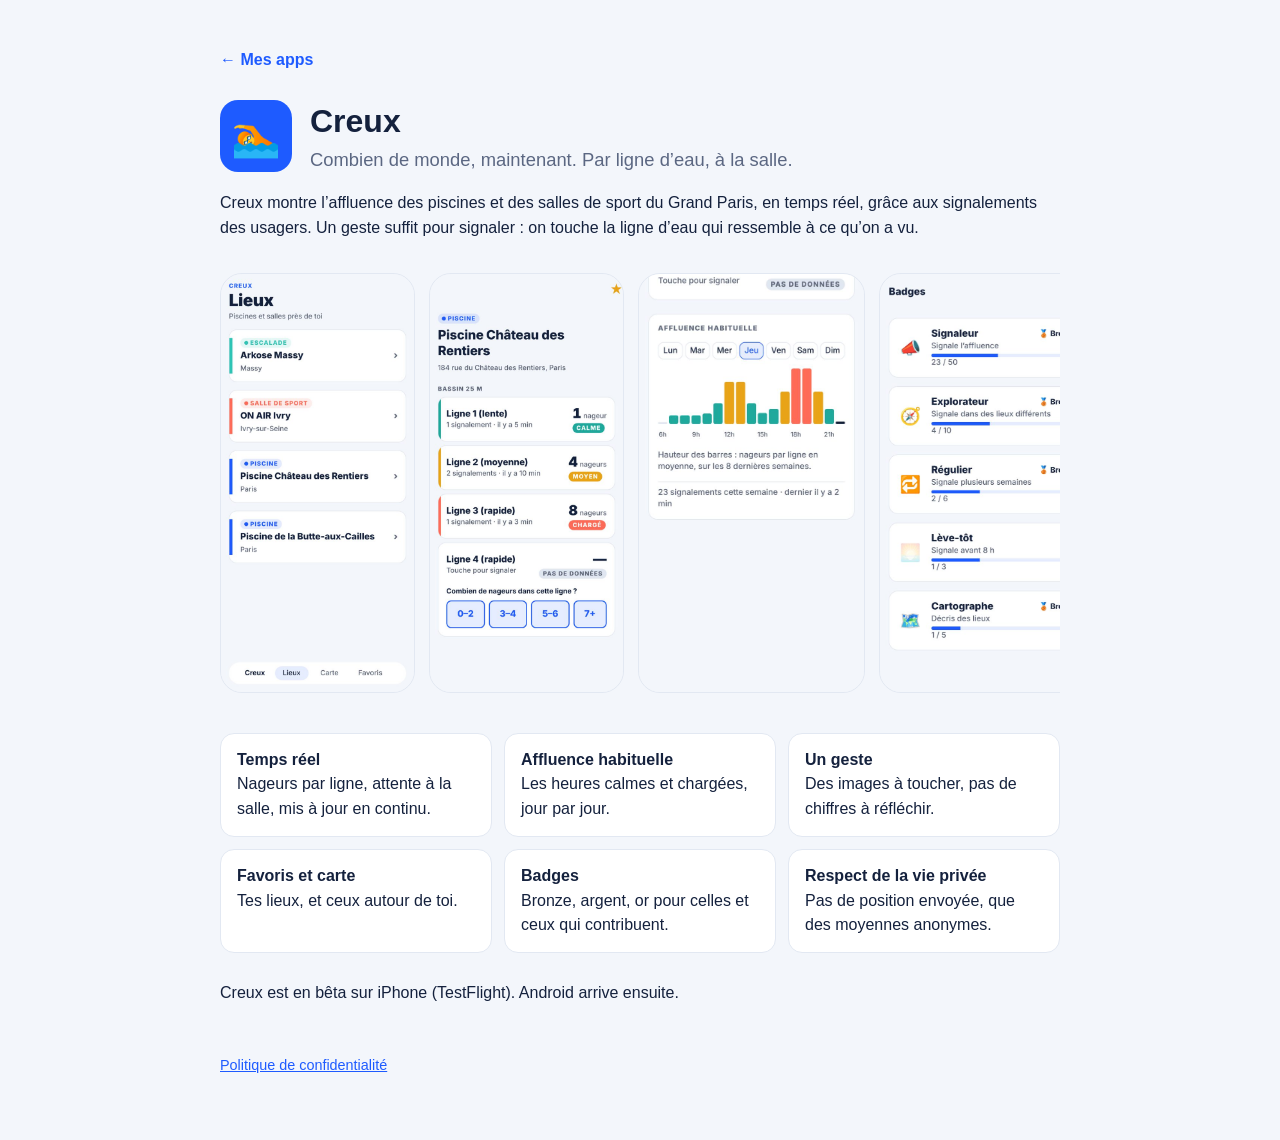
==== creux/index.html @ bb90945b "Site v1: apps gallery, Creux page and privacy policy Co-Authored-By: Claude Opus 5.5 <noreply@anthro" ====
<!DOCTYPE html>
<html lang="fr">
<head>
<meta charset="utf-8">
<meta name="viewport" content="width=device-width, initial-scale=1">
<title>Creux — l’affluence des piscines et salles de sport</title>
<meta name="description" content="Combien de monde, maintenant, par ligne d’eau et à la salle : les signalements des usagers en temps réel.">
<link rel="stylesheet" href="../style.css">
</head>
<body>
<main class="wrap">
  <a class="back" href="../">← Mes apps</a>
  <div class="hero">
    <div class="icon">🏊</div>
    <div>
      <h1 style="margin:0">Creux</h1>
      <p class="lead" style="margin:0">Combien de monde, maintenant. Par ligne d’eau, à la salle.</p>
    </div>
  </div>

  <p>Creux montre l’affluence des piscines et des salles de sport du Grand Paris, en temps réel,
  grâce aux signalements des usagers. Un geste suffit pour signaler : on touche la ligne d’eau qui
  ressemble à ce qu’on a vu.</p>

  <div class="shots">
    <img src="img/lieux.jpg" alt="Liste des lieux avec recherche et filtres">
    <img src="img/piscine.jpg" alt="Page d’une piscine, bassin par bassin">
    <img src="img/stats.jpg" alt="Affluence habituelle par heure">
    <img src="img/badges.jpg" alt="Badges bronze, argent, or">
  </div>

  <ul class="features">
    <li><b>Temps réel</b>Nageurs par ligne, attente à la salle, mis à jour en continu.</li>
    <li><b>Affluence habituelle</b>Les heures calmes et chargées, jour par jour.</li>
    <li><b>Un geste</b>Des images à toucher, pas de chiffres à réfléchir.</li>
    <li><b>Favoris et carte</b>Tes lieux, et ceux autour de toi.</li>
    <li><b>Badges</b>Bronze, argent, or pour celles et ceux qui contribuent.</li>
    <li><b>Respect de la vie privée</b>Pas de position envoyée, que des moyennes anonymes.</li>
  </ul>

  <p style="margin-top:28px">Creux est en bêta sur iPhone (TestFlight). Android arrive ensuite.</p>

  <footer>
    <a href="confidentialite/">Politique de confidentialité</a>
  </footer>
</main>
</body>
</html>
---- style.css ----
:root{--bg:#F3F6FB;--card:#fff;--text:#14213D;--muted:#5B6782;--blue:#1E5BFF;--aqua:#1FA89C;--line:#E2E8F2}
@media (prefers-color-scheme:dark){:root{--bg:#0B1220;--card:#141C2E;--text:#E8EDF7;--muted:#9AA5BD;--blue:#4D7DFF;--line:#24304A}}
*{box-sizing:border-box}
body{margin:0;font-family:-apple-system,BlinkMacSystemFont,"Inter","Segoe UI",Roboto,sans-serif;background:var(--bg);color:var(--text);line-height:1.55}
a{color:var(--blue)}
.wrap{max-width:880px;margin:0 auto;padding:48px 20px 64px}
header h1{font-size:2.2rem;margin:0 0 6px;letter-spacing:-.02em}
header p{color:var(--muted);margin:0}
.grid{display:grid;grid-template-columns:repeat(auto-fill,minmax(250px,1fr));gap:16px;margin-top:32px}
.card{display:block;background:var(--card);border:1px solid var(--line);border-radius:18px;padding:20px;text-decoration:none;color:inherit;transition:transform .15s,box-shadow .15s}
a.card:hover{transform:translateY(-2px);box-shadow:0 8px 24px rgba(20,33,61,.08)}
.card .icon{width:56px;height:56px;border-radius:14px;display:flex;align-items:center;justify-content:center;font-size:30px;margin-bottom:14px}
.card h2{margin:0 0 4px;font-size:1.2rem}
.card p{margin:0;color:var(--muted);font-size:.95rem}
.tag{display:inline-block;margin-top:12px;font-size:.75rem;font-weight:700;letter-spacing:.06em;text-transform:uppercase;padding:4px 10px;border-radius:999px;background:var(--bg);color:var(--muted)}
.tag.live{color:var(--aqua)}
.soon{opacity:.6}
.back{display:inline-block;margin-bottom:24px;text-decoration:none;font-weight:600}
.hero{display:flex;gap:18px;align-items:center;margin-bottom:12px}
.hero .icon{width:72px;height:72px;border-radius:18px;background:var(--blue);display:flex;align-items:center;justify-content:center;font-size:40px}
.lead{font-size:1.15rem;color:var(--muted)}
.shots{display:flex;gap:14px;overflow-x:auto;padding:8px 0 16px;margin:24px 0}
.shots img{height:420px;border-radius:22px;border:1px solid var(--line);flex:none}
.features{display:grid;grid-template-columns:repeat(auto-fill,minmax(240px,1fr));gap:12px;padding:0;list-style:none}
.features li{background:var(--card);border:1px solid var(--line);border-radius:14px;padding:14px 16px}
.features b{display:block}
footer{margin-top:48px;color:var(--muted);font-size:.9rem}
.legal h2{margin-top:32px}
.legal li{margin:4px 0}
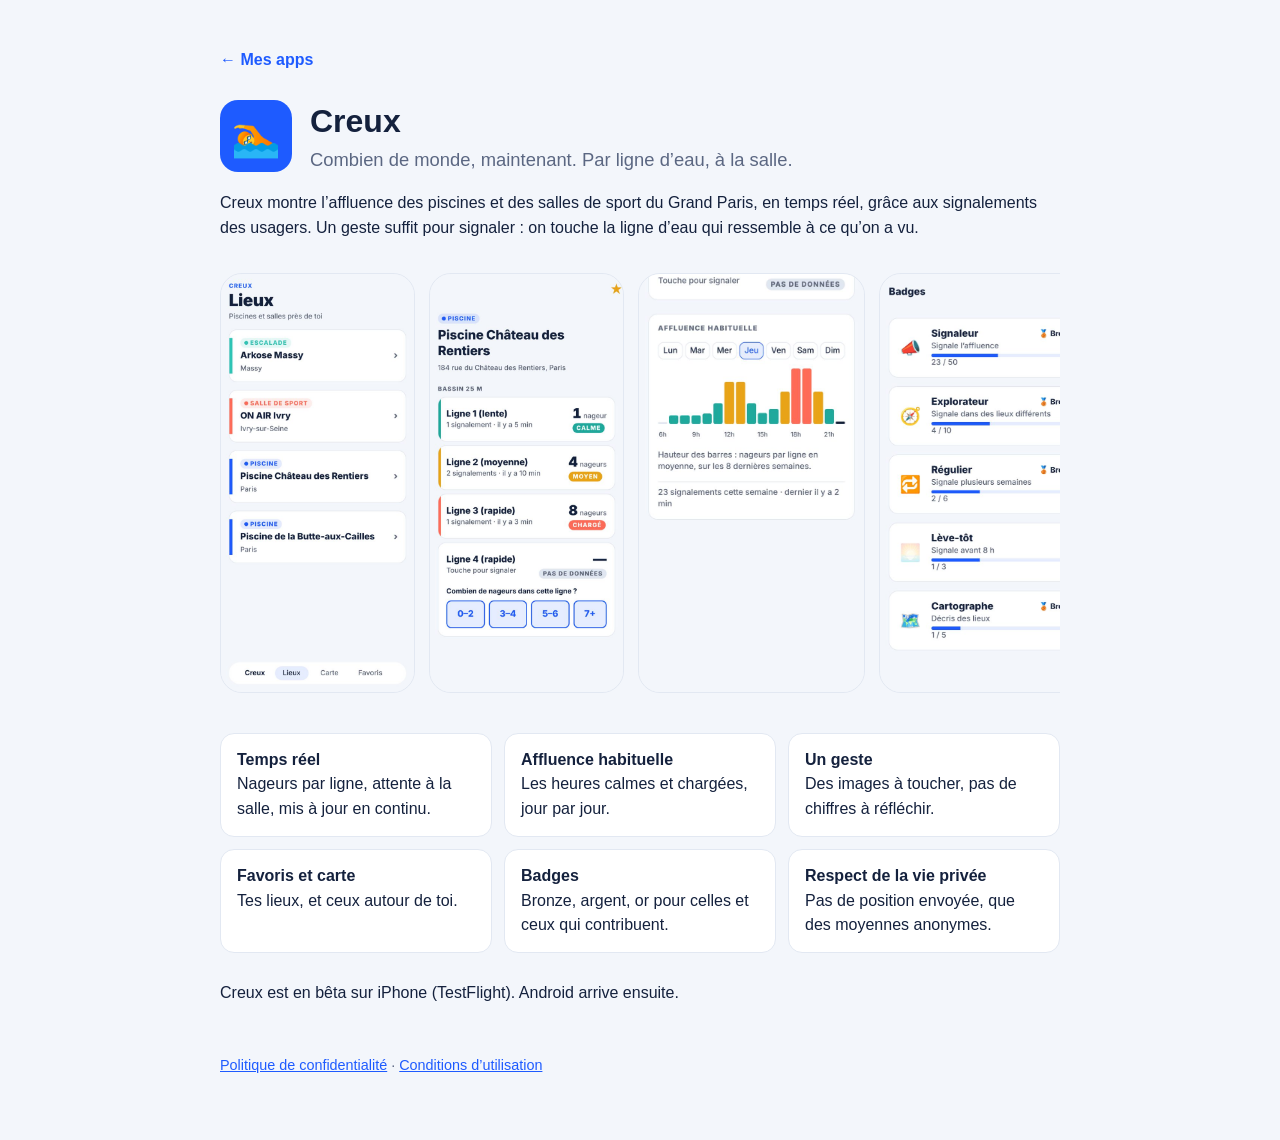
==== commit 2c64fc52: "Creux: terms of use page Co-Authored-By: Claude Opus 5.5 <noreply@anthropic.com> Claude-Session: htt" ====
--- a/creux/index.html
+++ b/creux/index.html
@@ -41,7 +41,7 @@
   <p style="margin-top:28px">Creux est en bêta sur iPhone (TestFlight). Android arrive ensuite.</p>
 
   <footer>
-    <a href="confidentialite/">Politique de confidentialité</a>
+    <a href="confidentialite/">Politique de confidentialité</a> · <a href="conditions/">Conditions d’utilisation</a>
   </footer>
 </main>
 </body>
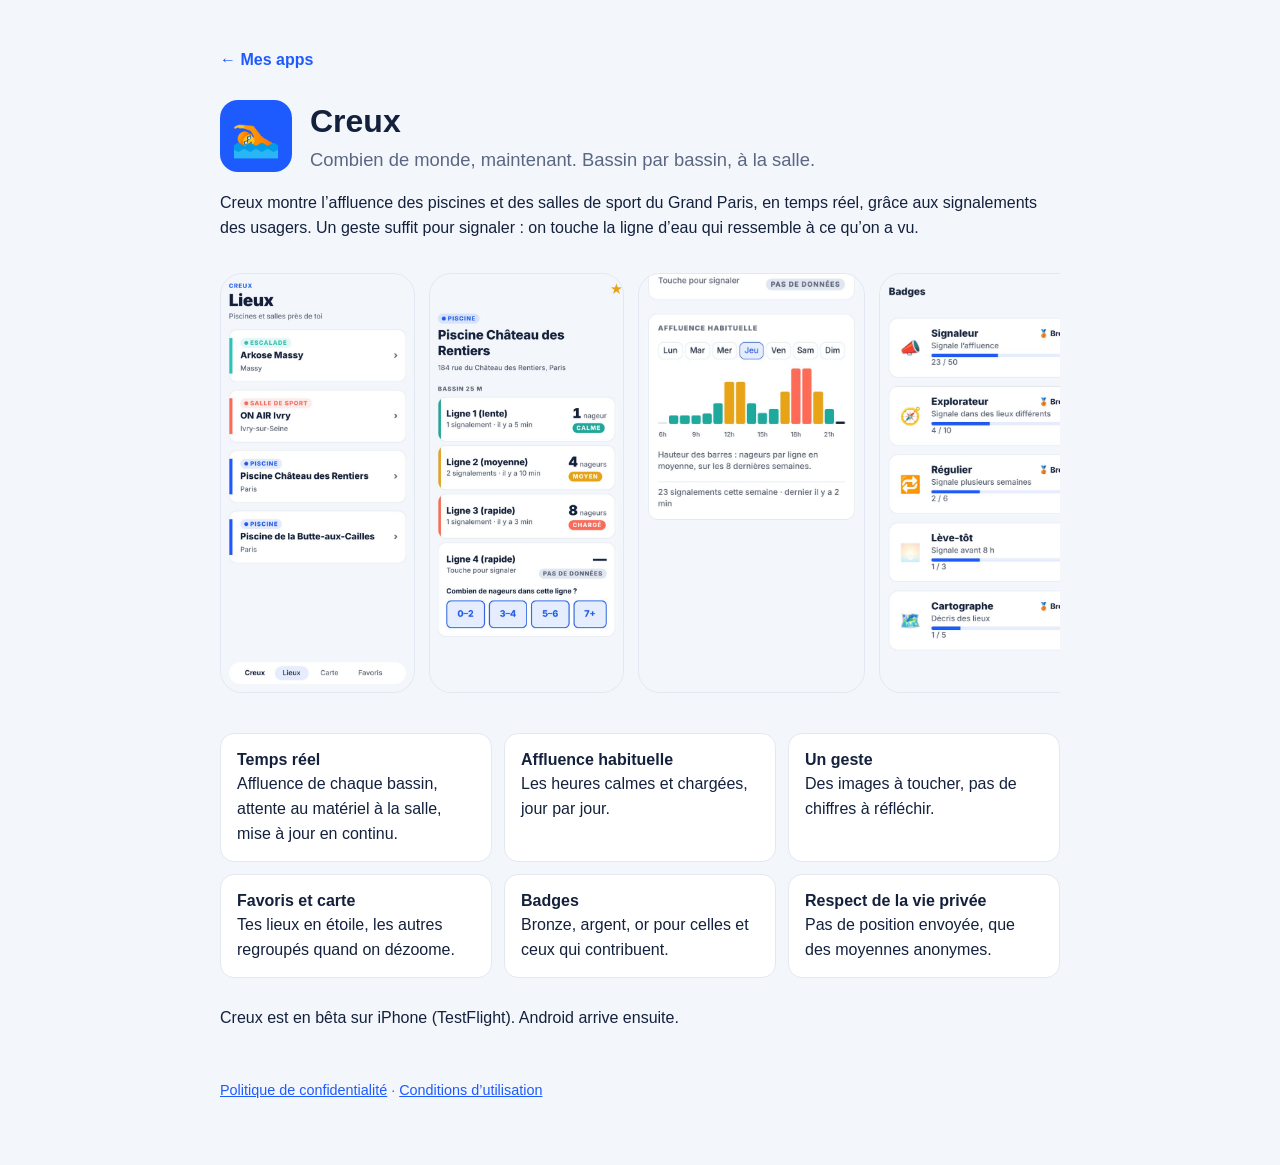
==== commit 04dc5423: "Creux page: per-basin wording, gym waiting, map clusters" ====
--- a/creux/index.html
+++ b/creux/index.html
@@ -4,7 +4,7 @@
 <meta charset="utf-8">
 <meta name="viewport" content="width=device-width, initial-scale=1">
 <title>Creux — l’affluence des piscines et salles de sport</title>
-<meta name="description" content="Combien de monde, maintenant, par ligne d’eau et à la salle : les signalements des usagers en temps réel.">
+<meta name="description" content="Combien de monde, maintenant, bassin par bassin et à la salle : les signalements des usagers en temps réel.">
 <link rel="stylesheet" href="../style.css">
 </head>
 <body>
@@ -14,7 +14,7 @@
     <div class="icon">🏊</div>
     <div>
       <h1 style="margin:0">Creux</h1>
-      <p class="lead" style="margin:0">Combien de monde, maintenant. Par ligne d’eau, à la salle.</p>
+      <p class="lead" style="margin:0">Combien de monde, maintenant. Bassin par bassin, à la salle.</p>
     </div>
   </div>
 
@@ -30,10 +30,10 @@
   </div>
 
   <ul class="features">
-    <li><b>Temps réel</b>Nageurs par ligne, attente à la salle, mis à jour en continu.</li>
+    <li><b>Temps réel</b>Affluence de chaque bassin, attente au matériel à la salle, mise à jour en continu.</li>
     <li><b>Affluence habituelle</b>Les heures calmes et chargées, jour par jour.</li>
     <li><b>Un geste</b>Des images à toucher, pas de chiffres à réfléchir.</li>
-    <li><b>Favoris et carte</b>Tes lieux, et ceux autour de toi.</li>
+    <li><b>Favoris et carte</b>Tes lieux en étoile, les autres regroupés quand on dézoome.</li>
     <li><b>Badges</b>Bronze, argent, or pour celles et ceux qui contribuent.</li>
     <li><b>Respect de la vie privée</b>Pas de position envoyée, que des moyennes anonymes.</li>
   </ul>
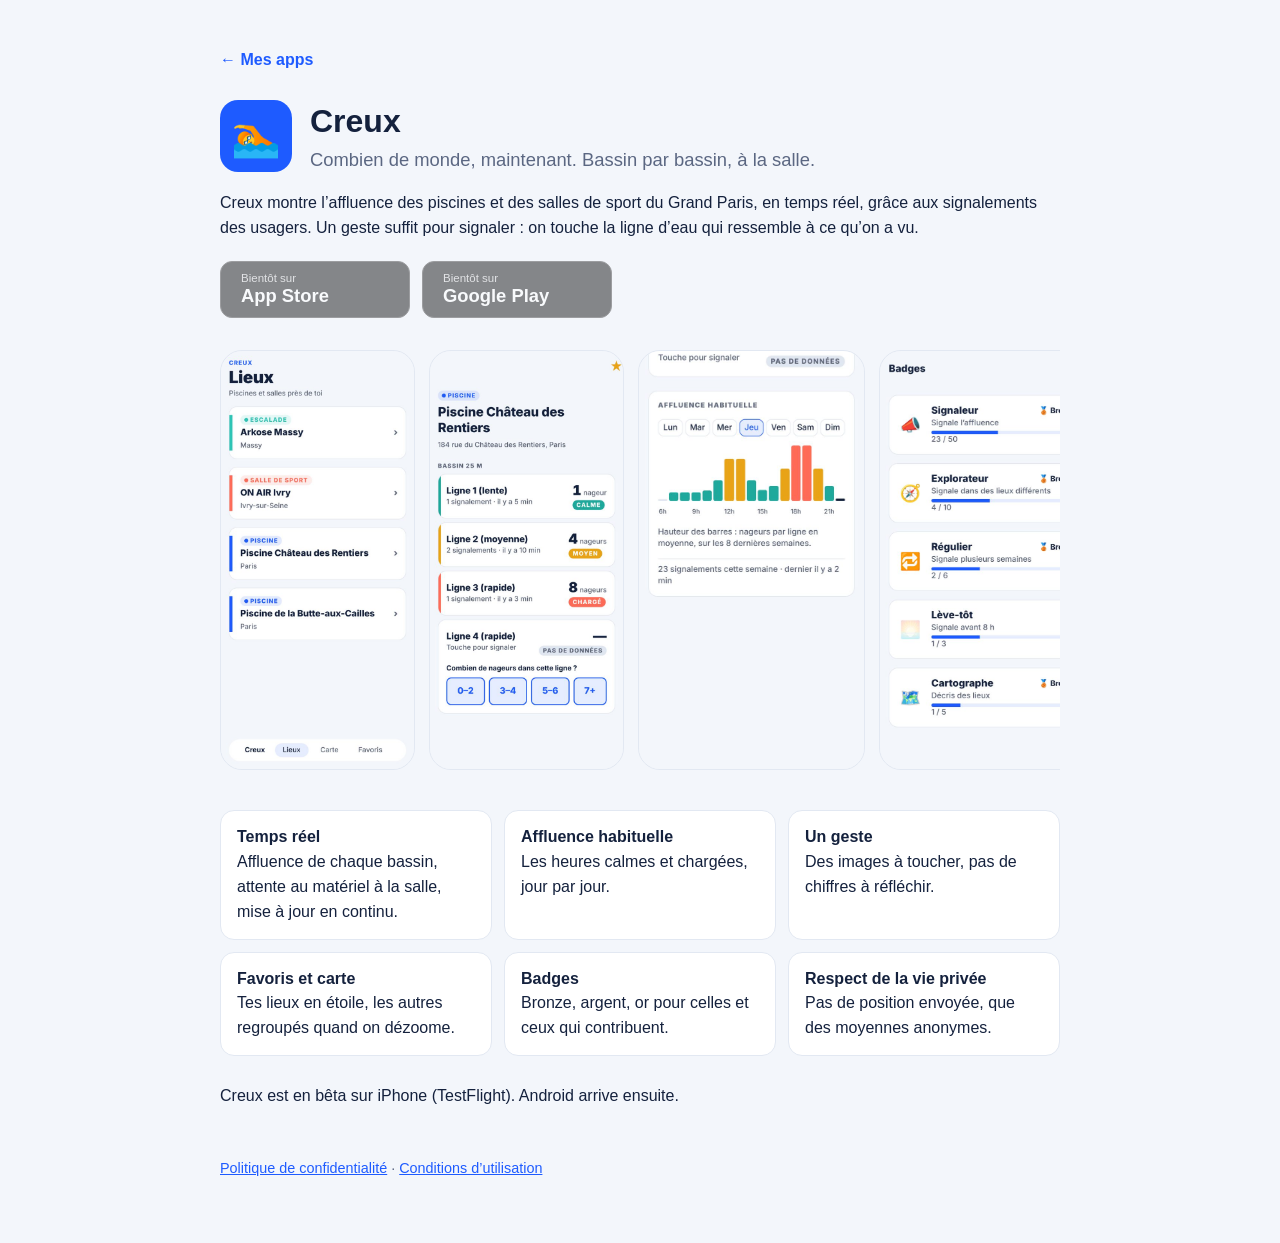
==== commit 3a72c070: "Creux page: App Store / Google Play buttons (coming soon)" ====
--- a/creux/index.html
+++ b/creux/index.html
@@ -21,6 +21,12 @@
   <p>Creux montre l’affluence des piscines et des salles de sport du Grand Paris, en temps réel,
   grâce aux signalements des usagers. Un geste suffit pour signaler : on touche la ligne d’eau qui
   ressemble à ce qu’on a vu.</p>
+
+  <!-- Quand l'app est publiée : mettre le lien dans href, retirer class "off" et aria-disabled, remplacer "Bientôt sur" par "Télécharger dans" / "Disponible sur". -->
+  <div class="stores">
+    <a class="store off" href="#" aria-disabled="true"><small>Bientôt sur</small><span>App Store</span></a>
+    <a class="store off" href="#" aria-disabled="true"><small>Bientôt sur</small><span>Google Play</span></a>
+  </div>
 
   <div class="shots">
     <img src="img/lieux.jpg" alt="Liste des lieux avec recherche et filtres">
--- a/style.css
+++ b/style.css
@@ -27,3 +27,10 @@
 footer{margin-top:48px;color:var(--muted);font-size:.9rem}
 .legal h2{margin-top:32px}
 .legal li{margin:4px 0}
+.stores{display:flex;flex-wrap:wrap;gap:12px;margin:20px 0 4px}
+.store{display:flex;flex-direction:column;justify-content:center;min-width:190px;padding:10px 20px;border-radius:12px;background:#000;color:#fff;text-decoration:none;border:1px solid #333;line-height:1.2}
+.store small{font-size:.72rem;opacity:.8}
+.store span{font-size:1.15rem;font-weight:700}
+a.store:hover{opacity:.85}
+.store.off{opacity:.45;cursor:default;pointer-events:none}
+@media (prefers-color-scheme:dark){.store{background:#fff;color:#000;border-color:#ccc}}
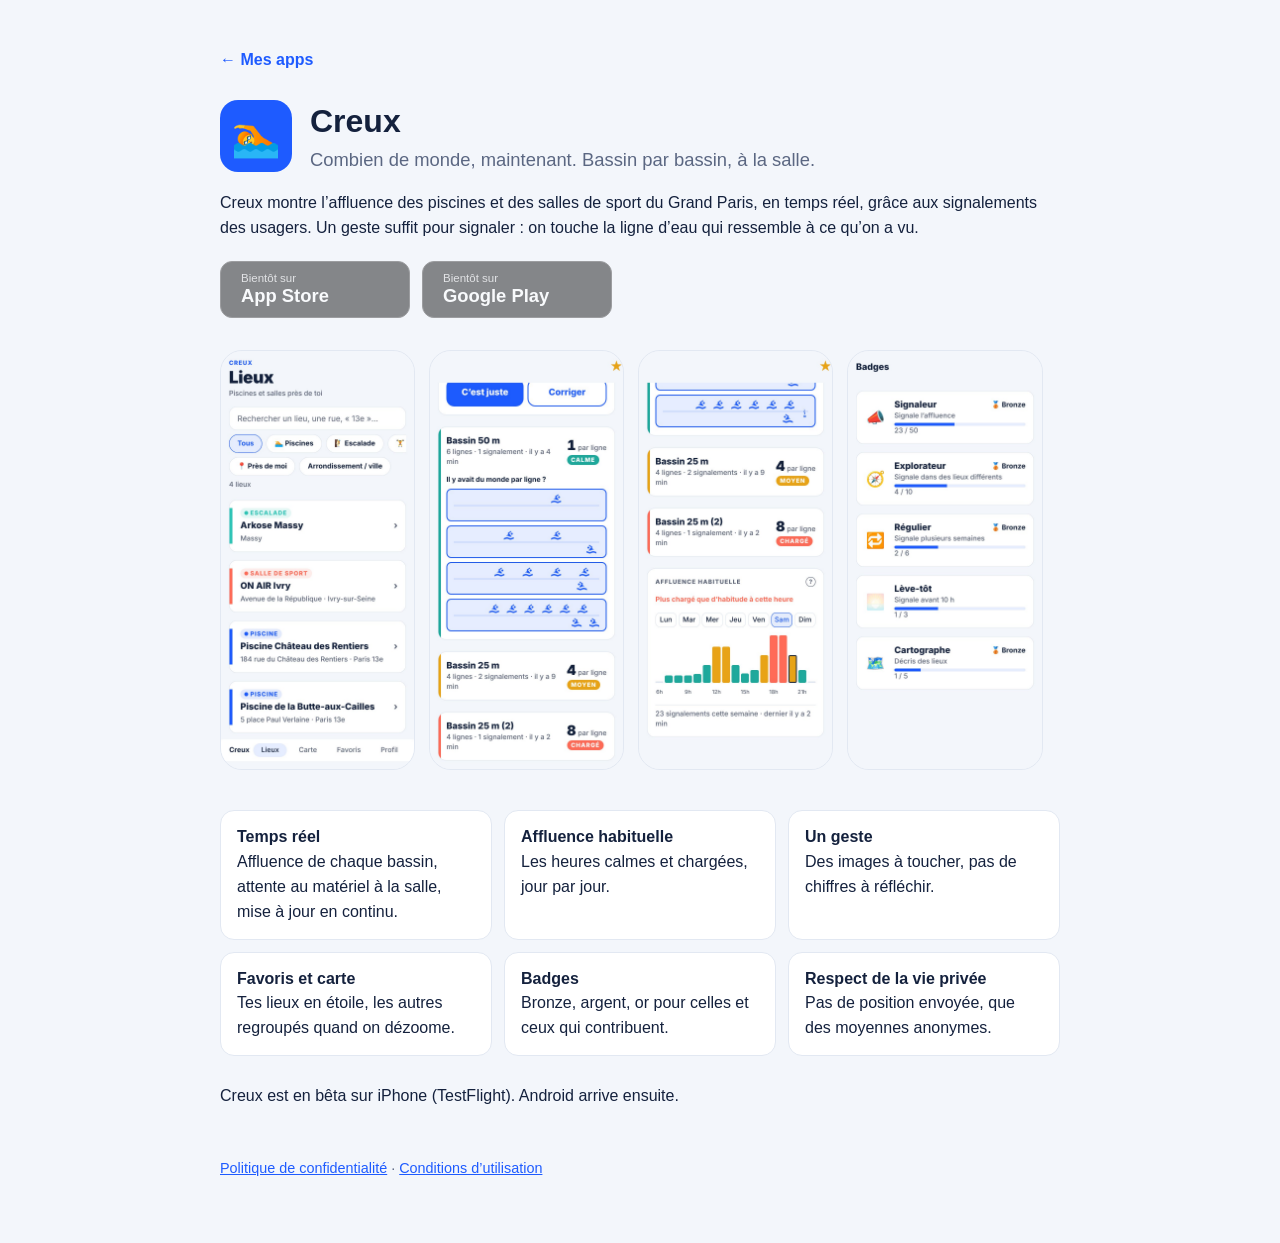
==== commit 716dc753: "Creux page: fresh screenshots (v1.5: basins, swimmers, badges)" ====
--- a/creux/index.html
+++ b/creux/index.html
@@ -30,7 +30,7 @@
 
   <div class="shots">
     <img src="img/lieux.jpg" alt="Liste des lieux avec recherche et filtres">
-    <img src="img/piscine.jpg" alt="Page d’une piscine, bassin par bassin">
+    <img src="img/piscine.jpg" alt="Page d’une piscine : un bassin par carte, on touche l’image qui ressemble à ce qu’on a vu">
     <img src="img/stats.jpg" alt="Affluence habituelle par heure">
     <img src="img/badges.jpg" alt="Badges bronze, argent, or">
   </div>
